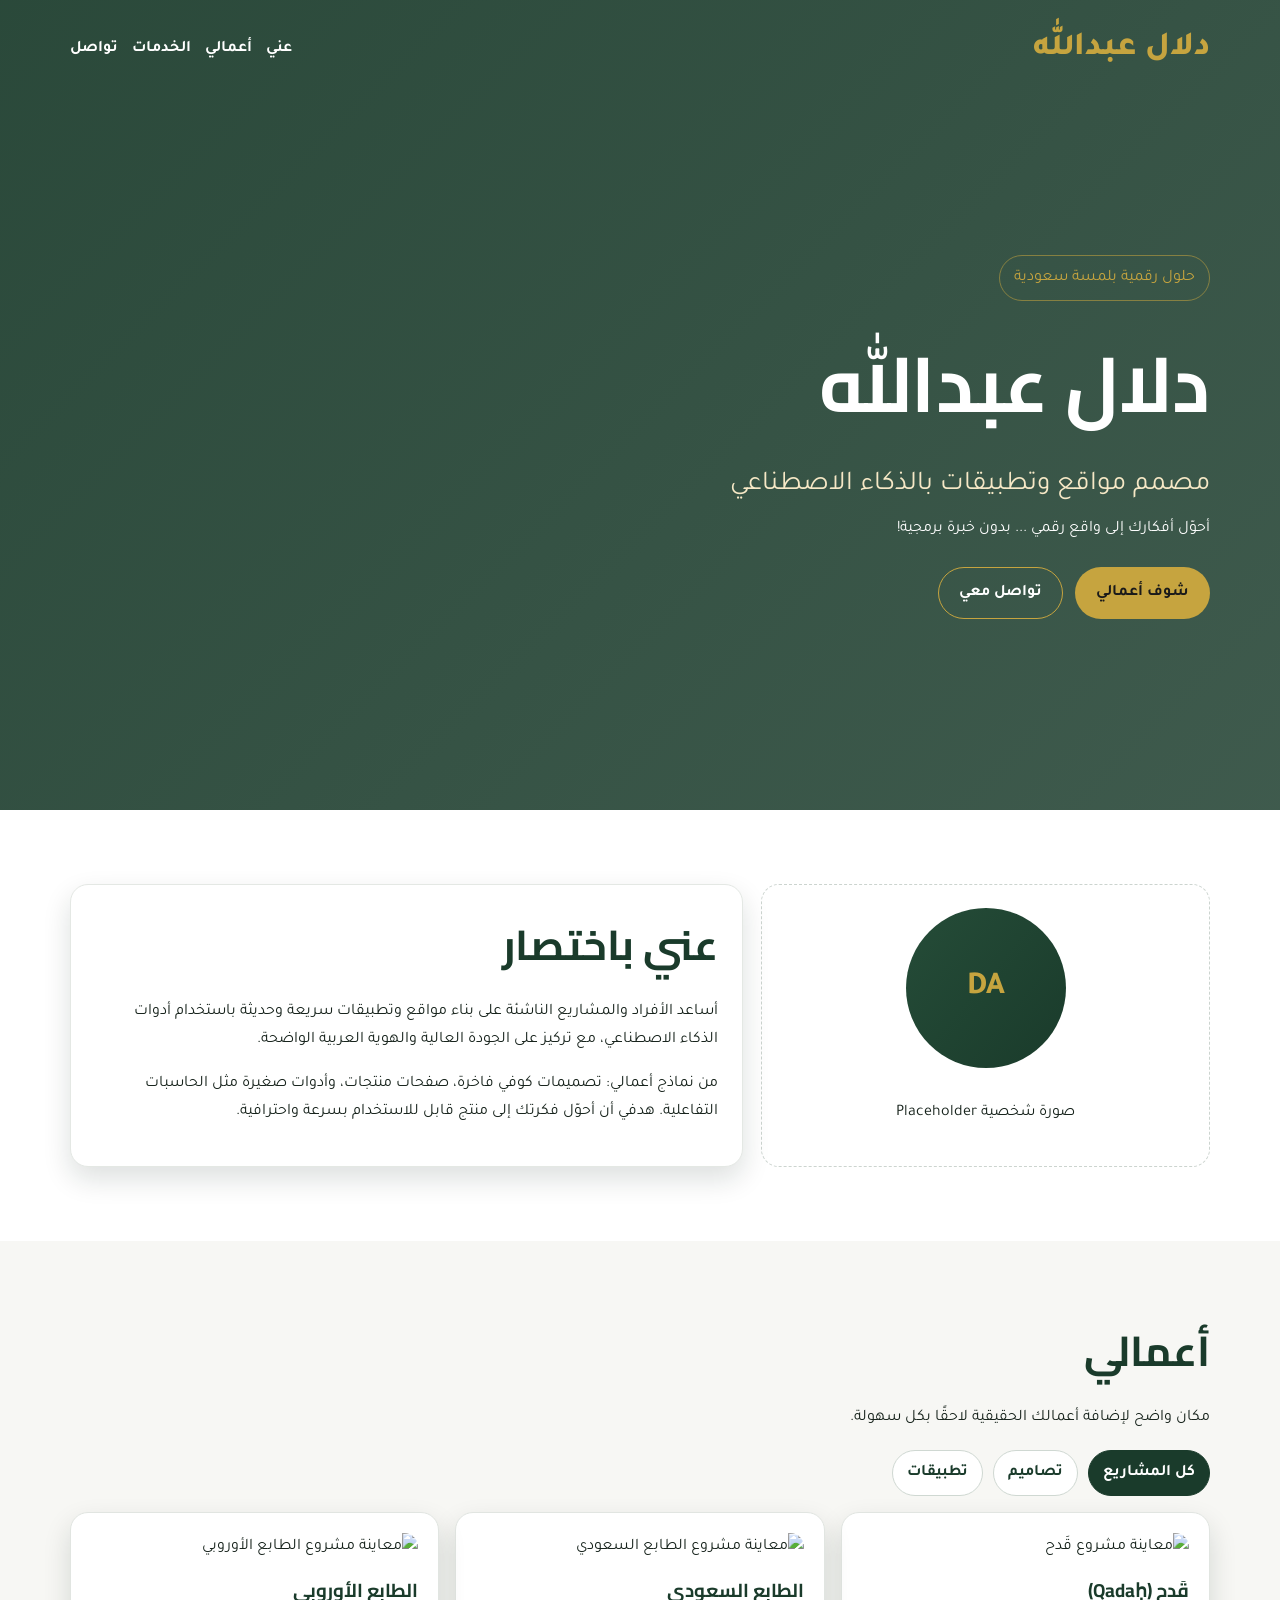
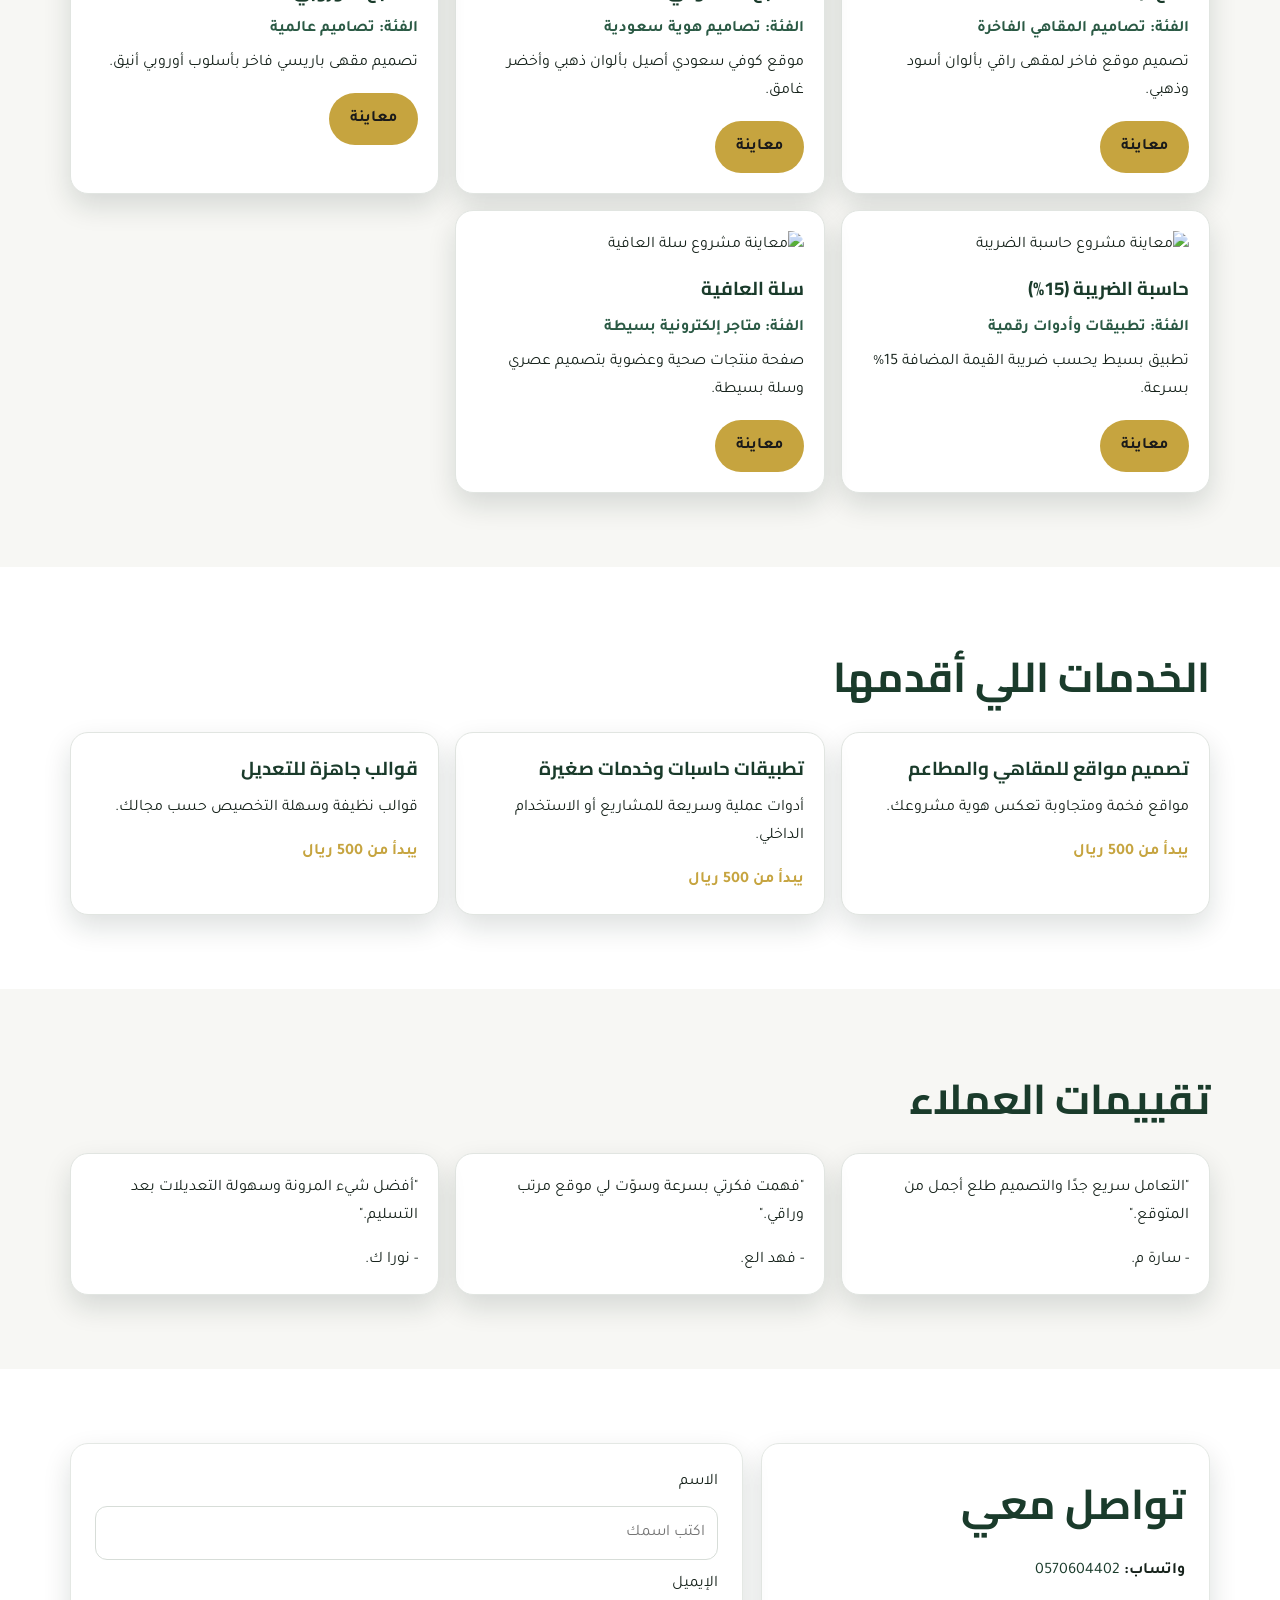
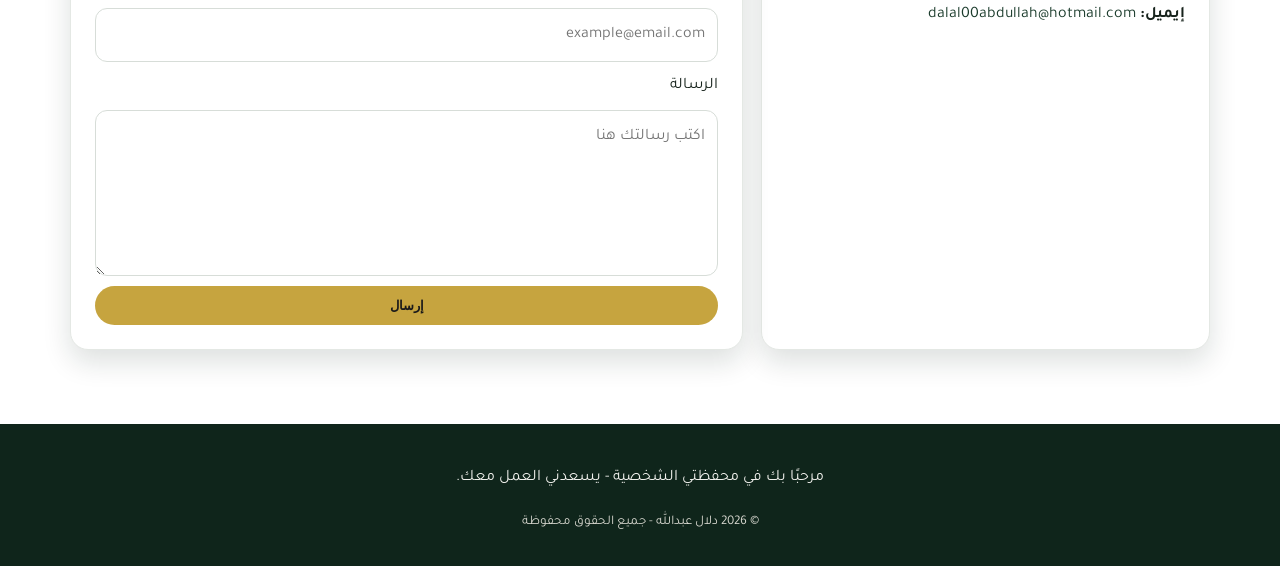
==== websites/dalal-portfolio/index.html @ 5e087707 "Initial portfolio for GitHub Pages Made-with: Cursor" ====
<!doctype html>
<html lang="ar" dir="rtl">
<head>
  <meta charset="UTF-8">
  <meta name="viewport" content="width=device-width, initial-scale=1.0">
  <meta name="description" content="Portfolio دلال عبدالله - مصمم مواقع وتطبيقات بالذكاء الاصطناعي">
  <title>دلال عبدالله | Portfolio</title>
  <link rel="preconnect" href="https://fonts.googleapis.com">
  <link rel="preconnect" href="https://fonts.gstatic.com" crossorigin>
  <link href="https://fonts.googleapis.com/css2?family=Cairo:wght@400;600;700;800&family=Tajawal:wght@400;500;700;800&display=swap" rel="stylesheet">
  <link rel="stylesheet" href="css/style.css">
</head>
<body>
  <header class="hero" id="home">
    <nav class="nav">
      <a href="#home" class="brand">دلال عبدالله</a>
      <div class="nav-links">
        <a href="#about">عني</a>
        <a href="#projects">أعمالي</a>
        <a href="#services">الخدمات</a>
        <a href="#contact">تواصل</a>
      </div>
    </nav>

    <div class="hero-content reveal">
      <p class="tag">حلول رقمية بلمسة سعودية</p>
      <h1>دلال عبدالله</h1>
      <p class="title">مصمم مواقع وتطبيقات بالذكاء الاصطناعي</p>
      <p class="hero-text">أحوّل أفكارك إلى واقع رقمي ... بدون خبرة برمجية!</p>
      <div class="hero-actions">
        <a href="#projects" class="btn btn-primary">شوف أعمالي</a>
        <a href="#contact" class="btn btn-secondary">تواصل معي</a>
      </div>
    </div>
  </header>

  <main>
    <section id="about" class="section reveal">
      <div class="container split">
        <div class="avatar-wrap">
          <div class="avatar">DA</div>
          <p>صورة شخصية Placeholder</p>
        </div>
        <article class="card">
          <h2>عني باختصار</h2>
          <p>
            أساعد الأفراد والمشاريع الناشئة على بناء مواقع وتطبيقات سريعة وحديثة باستخدام أدوات الذكاء الاصطناعي،
            مع تركيز على الجودة العالية والهوية العربية الواضحة.
          </p>
          <p>
            من نماذج أعمالي: تصميمات كوفي فاخرة، صفحات منتجات، وأدوات صغيرة مثل الحاسبات التفاعلية.
            هدفي أن أحوّل فكرتك إلى منتج قابل للاستخدام بسرعة واحترافية.
          </p>
        </article>
      </div>
    </section>

    <section id="projects" class="section section-soft reveal">
      <div class="container">
        <div class="section-head">
          <h2>أعمالي</h2>
          <p>مكان واضح لإضافة أعمالك الحقيقية لاحقًا بكل سهولة.</p>
        </div>

        <div class="project-filters" role="group" aria-label="فلترة المشاريع">
          <button class="filter-btn active" data-filter="all" type="button">كل المشاريع</button>
          <button class="filter-btn" data-filter="design" type="button">تصاميم</button>
          <button class="filter-btn" data-filter="app" type="button">تطبيقات</button>
        </div>

        <div class="projects-grid">
          <article class="project-card" data-category="design">
            <img class="project-thumb-img" src="https://images.unsplash.com/photo-1559925393-8be0ec4767c8?auto=format&fit=crop&w=1200&q=80" alt="معاينة مشروع قَدح">
            <h3>قَدح (Qadaḥ)</h3>
            <p class="project-category">الفئة: تصاميم المقاهي الفاخرة</p>
            <p>تصميم موقع فاخر لمقهى راقي بألوان أسود وذهبي.</p>
            <a href="#" class="btn btn-primary">معاينة</a>
          </article>

          <article class="project-card" data-category="design">
            <img class="project-thumb-img" src="https://images.unsplash.com/photo-1509042239860-f550ce710b93?auto=format&fit=crop&w=1200&q=80" alt="معاينة مشروع الطابع السعودي">
            <h3>الطابع السعودي</h3>
            <p class="project-category">الفئة: تصاميم هوية سعودية</p>
            <p>موقع كوفي سعودي أصيل بألوان ذهبي وأخضر غامق.</p>
            <a href="#" class="btn btn-primary">معاينة</a>
          </article>

          <article class="project-card" data-category="design">
            <img class="project-thumb-img" src="https://images.unsplash.com/photo-1445116572660-236099ec97a0?auto=format&fit=crop&w=1200&q=80" alt="معاينة مشروع الطابع الأوروبي">
            <h3>الطابع الأوروبي</h3>
            <p class="project-category">الفئة: تصاميم عالمية</p>
            <p>تصميم مقهى باريسي فاخر بأسلوب أوروبي أنيق.</p>
            <a href="#" class="btn btn-primary">معاينة</a>
          </article>

          <article class="project-card" data-category="app">
            <img class="project-thumb-img" src="https://images.unsplash.com/photo-1460925895917-afdab827c52f?auto=format&fit=crop&w=1200&q=80" alt="معاينة مشروع حاسبة الضريبة">
            <h3>حاسبة الضريبة (15%)</h3>
            <p class="project-category">الفئة: تطبيقات وأدوات رقمية</p>
            <p>تطبيق بسيط يحسب ضريبة القيمة المضافة 15% بسرعة.</p>
            <a href="../vat-calculator-sa/index.html" class="btn btn-primary">معاينة</a>
          </article>

          <article class="project-card" data-category="app">
            <img class="project-thumb-img" src="https://images.unsplash.com/photo-1542838132-92c53300491e?auto=format&fit=crop&w=1200&q=80" alt="معاينة مشروع سلة العافية">
            <h3>سلة العافية</h3>
            <p class="project-category">الفئة: متاجر إلكترونية بسيطة</p>
            <p>صفحة منتجات صحية وعضوية بتصميم عصري وسلة بسيطة.</p>
            <a href="#" class="btn btn-primary">معاينة</a>
          </article>
        </div>
      </div>
    </section>

    <section id="services" class="section reveal">
      <div class="container">
        <div class="section-head">
          <h2>الخدمات اللي أقدمها</h2>
        </div>
        <div class="services-grid">
          <article class="service-card">
            <h3>تصميم مواقع للمقاهي والمطاعم</h3>
            <p>مواقع فخمة ومتجاوبة تعكس هوية مشروعك.</p>
            <strong>يبدأ من 500 ريال</strong>
          </article>
          <article class="service-card">
            <h3>تطبيقات حاسبات وخدمات صغيرة</h3>
            <p>أدوات عملية وسريعة للمشاريع أو الاستخدام الداخلي.</p>
            <strong>يبدأ من 500 ريال</strong>
          </article>
          <article class="service-card">
            <h3>قوالب جاهزة للتعديل</h3>
            <p>قوالب نظيفة وسهلة التخصيص حسب مجالك.</p>
            <strong>يبدأ من 500 ريال</strong>
          </article>
        </div>
      </div>
    </section>

    <section id="reviews" class="section section-soft reveal">
      <div class="container">
        <div class="section-head">
          <h2>تقييمات العملاء</h2>
        </div>
        <div class="reviews-grid">
          <article class="review-card">
            <p>"التعامل سريع جدًا والتصميم طلع أجمل من المتوقع."</p>
            <span>- سارة م.</span>
          </article>
          <article class="review-card">
            <p>"فهمت فكرتي بسرعة وسوّت لي موقع مرتب وراقي."</p>
            <span>- فهد الع.</span>
          </article>
          <article class="review-card">
            <p>"أفضل شيء المرونة وسهولة التعديلات بعد التسليم."</p>
            <span>- نورا ك.</span>
          </article>
        </div>
      </div>
    </section>

    <section id="contact" class="section reveal">
      <div class="container split">
        <article class="card contact-info">
          <h2>تواصل معي</h2>
          <p><strong>واتساب:</strong> <a href="https://wa.me/966570604402" target="_blank" rel="noopener noreferrer">0570604402</a></p>
          <p><strong>إيميل:</strong> <a href="mailto:dalal00abdullah@hotmail.com">dalal00abdullah@hotmail.com</a></p>
        </article>

        <form class="card contact-form">
          <label for="name">الاسم</label>
          <input id="name" name="name" type="text" placeholder="اكتب اسمك">

          <label for="email">الإيميل</label>
          <input id="email" name="email" type="email" placeholder="example@email.com">

          <label for="message">الرسالة</label>
          <textarea id="message" name="message" rows="5" placeholder="اكتب رسالتك هنا"></textarea>

          <button type="submit" class="btn btn-primary">إرسال</button>
        </form>
      </div>
    </section>
  </main>

  <footer class="footer">
    <p>مرحبًا بك في محفظتي الشخصية - يسعدني العمل معك.</p>
    <small>© 2026 دلال عبدالله - جميع الحقوق محفوظة</small>
  </footer>

  <script src="js/script.js"></script>
</body>
</html>
---- websites/dalal-portfolio/css/style.css ----
:root {
  --gold-sand: #C6A43F;
  --deep-green: #1A3B2B;
  --white: #FFFFFF;
  --soft-bg: #f7f7f4;
  --text: #17231c;
  --shadow: 0 12px 28px rgba(15, 35, 26, 0.14);
  --radius: 18px;
}

*,
*::before,
*::after {
  box-sizing: border-box;
}

html {
  scroll-behavior: smooth;
}

body {
  margin: 0;
  font-family: "Tajawal", "Cairo", sans-serif;
  color: var(--text);
  background: var(--white);
  line-height: 1.75;
}

a {
  color: inherit;
  text-decoration: none;
}

.container {
  width: min(1140px, 92%);
  margin-inline: auto;
}

.hero {
  min-height: 90vh;
  background:
    linear-gradient(135deg, rgba(26, 59, 43, 0.93), rgba(26, 59, 43, 0.84)),
    url("https://images.unsplash.com/photo-1497215728101-856f4ea42174?auto=format&fit=crop&w=1800&q=80") center/cover no-repeat;
  color: var(--white);
  display: flex;
  flex-direction: column;
}

.nav {
  width: min(1140px, 92%);
  margin: 20px auto 0;
  display: flex;
  justify-content: space-between;
  align-items: center;
  gap: 14px;
  flex-wrap: wrap;
}

.brand {
  font-size: clamp(1.5rem, 3vw, 2.1rem);
  font-weight: 800;
  color: var(--gold-sand);
}

.nav-links {
  display: flex;
  gap: 14px;
  flex-wrap: wrap;
}

.nav-links a {
  font-weight: 700;
}

.hero-content {
  width: min(1140px, 92%);
  margin: auto;
  padding: 20px 0 50px;
}

.tag {
  display: inline-block;
  border: 1px solid rgba(198, 164, 63, 0.55);
  color: var(--gold-sand);
  padding: 8px 14px;
  border-radius: 999px;
  margin-bottom: 16px;
}

h1,
h2,
h3 {
  font-family: "Cairo", sans-serif;
  margin: 0;
}

h1 {
  font-size: clamp(2.5rem, 8vw, 4.8rem);
}

h2 {
  color: var(--deep-green);
  font-size: clamp(1.7rem, 4vw, 2.6rem);
  margin-bottom: 14px;
}

.title {
  font-size: clamp(1.15rem, 3vw, 1.7rem);
  color: #f6e8c6;
  margin: 10px 0 6px;
}

.hero-text {
  margin: 0 0 24px;
}

.hero-actions {
  display: flex;
  gap: 12px;
  flex-wrap: wrap;
}

.btn {
  display: inline-block;
  border-radius: 999px;
  padding: 11px 20px;
  font-weight: 700;
  border: 1px solid transparent;
  transition: transform 0.2s ease, filter 0.2s ease, background-color 0.2s ease;
}

.btn:hover {
  transform: translateY(-2px);
  filter: brightness(1.04);
}

.btn-primary {
  background: var(--gold-sand);
  color: #1a1a1a;
}

.btn-secondary {
  border-color: var(--gold-sand);
  color: var(--white);
}

.section {
  padding: 74px 0;
}

.section-soft {
  background: var(--soft-bg);
}

.split {
  display: grid;
  grid-template-columns: 0.8fr 1.2fr;
  gap: 18px;
  align-items: stretch;
}

.card {
  background: var(--white);
  border: 1px solid #e4e8e4;
  border-radius: var(--radius);
  padding: 24px;
  box-shadow: var(--shadow);
}

.avatar-wrap {
  background: var(--white);
  border: 1px dashed #ccd4cf;
  border-radius: var(--radius);
  display: grid;
  place-items: center;
  text-align: center;
  padding: 20px;
}

.avatar {
  width: 160px;
  height: 160px;
  border-radius: 50%;
  display: grid;
  place-items: center;
  background: linear-gradient(130deg, #254c38, #1a3b2b);
  color: var(--gold-sand);
  font-size: 2rem;
  font-weight: 800;
  margin-bottom: 10px;
}

.section-head {
  margin-bottom: 18px;
}

.projects-grid,
.services-grid,
.reviews-grid {
  display: grid;
  grid-template-columns: repeat(3, minmax(0, 1fr));
  gap: 16px;
}

.project-filters {
  display: flex;
  flex-wrap: wrap;
  gap: 10px;
  margin-bottom: 16px;
}

.filter-btn {
  border: 1px solid #cfd8d2;
  background: var(--white);
  color: var(--deep-green);
  border-radius: 999px;
  padding: 8px 14px;
  font: inherit;
  font-weight: 700;
  cursor: pointer;
}

.filter-btn.active {
  background: var(--deep-green);
  color: var(--white);
  border-color: var(--deep-green);
}

.project-card,
.service-card,
.review-card {
  background: var(--white);
  border: 1px solid #e1e5e1;
  border-radius: var(--radius);
  padding: 20px;
  box-shadow: var(--shadow);
}

.project-thumb {
  width: 100%;
  min-height: 130px;
  border-radius: 14px;
  display: grid;
  place-items: center;
  font-size: 2.1rem;
  background: linear-gradient(140deg, rgba(26, 59, 43, 0.13), rgba(198, 164, 63, 0.24));
  margin-bottom: 14px;
}

.project-thumb-img {
  width: 100%;
  height: 180px;
  object-fit: cover;
  border-radius: 14px;
  margin-bottom: 14px;
}

.project-category {
  margin-bottom: 6px;
  font-weight: 700;
  color: #2b5a45;
}

.project-card h3,
.service-card h3 {
  margin-bottom: 8px;
  color: var(--deep-green);
}

.project-card p,
.service-card p,
.review-card p {
  margin-top: 0;
}

.service-card strong {
  color: var(--gold-sand);
}

.contact-info a {
  color: var(--deep-green);
}

.contact-form {
  display: grid;
  gap: 10px;
}

.contact-form input,
.contact-form textarea {
  width: 100%;
  border: 1px solid #d7ddd8;
  border-radius: 12px;
  padding: 12px;
  font: inherit;
}

.footer {
  text-align: center;
  padding: 24px 12px 30px;
  background: #0f251b;
  color: #f1f1ed;
}

.footer small {
  color: #d7d7cf;
}

.reveal {
  opacity: 0;
  transform: translateY(18px);
  transition: opacity 0.7s ease, transform 0.7s ease;
}

.reveal.visible {
  opacity: 1;
  transform: translateY(0);
}

@media (max-width: 960px) {
  .split,
  .projects-grid,
  .services-grid,
  .reviews-grid {
    grid-template-columns: 1fr 1fr;
  }
}

@media (max-width: 680px) {
  .split,
  .projects-grid,
  .services-grid,
  .reviews-grid {
    grid-template-columns: 1fr;
  }

  .section {
    padding: 60px 0;
  }
}
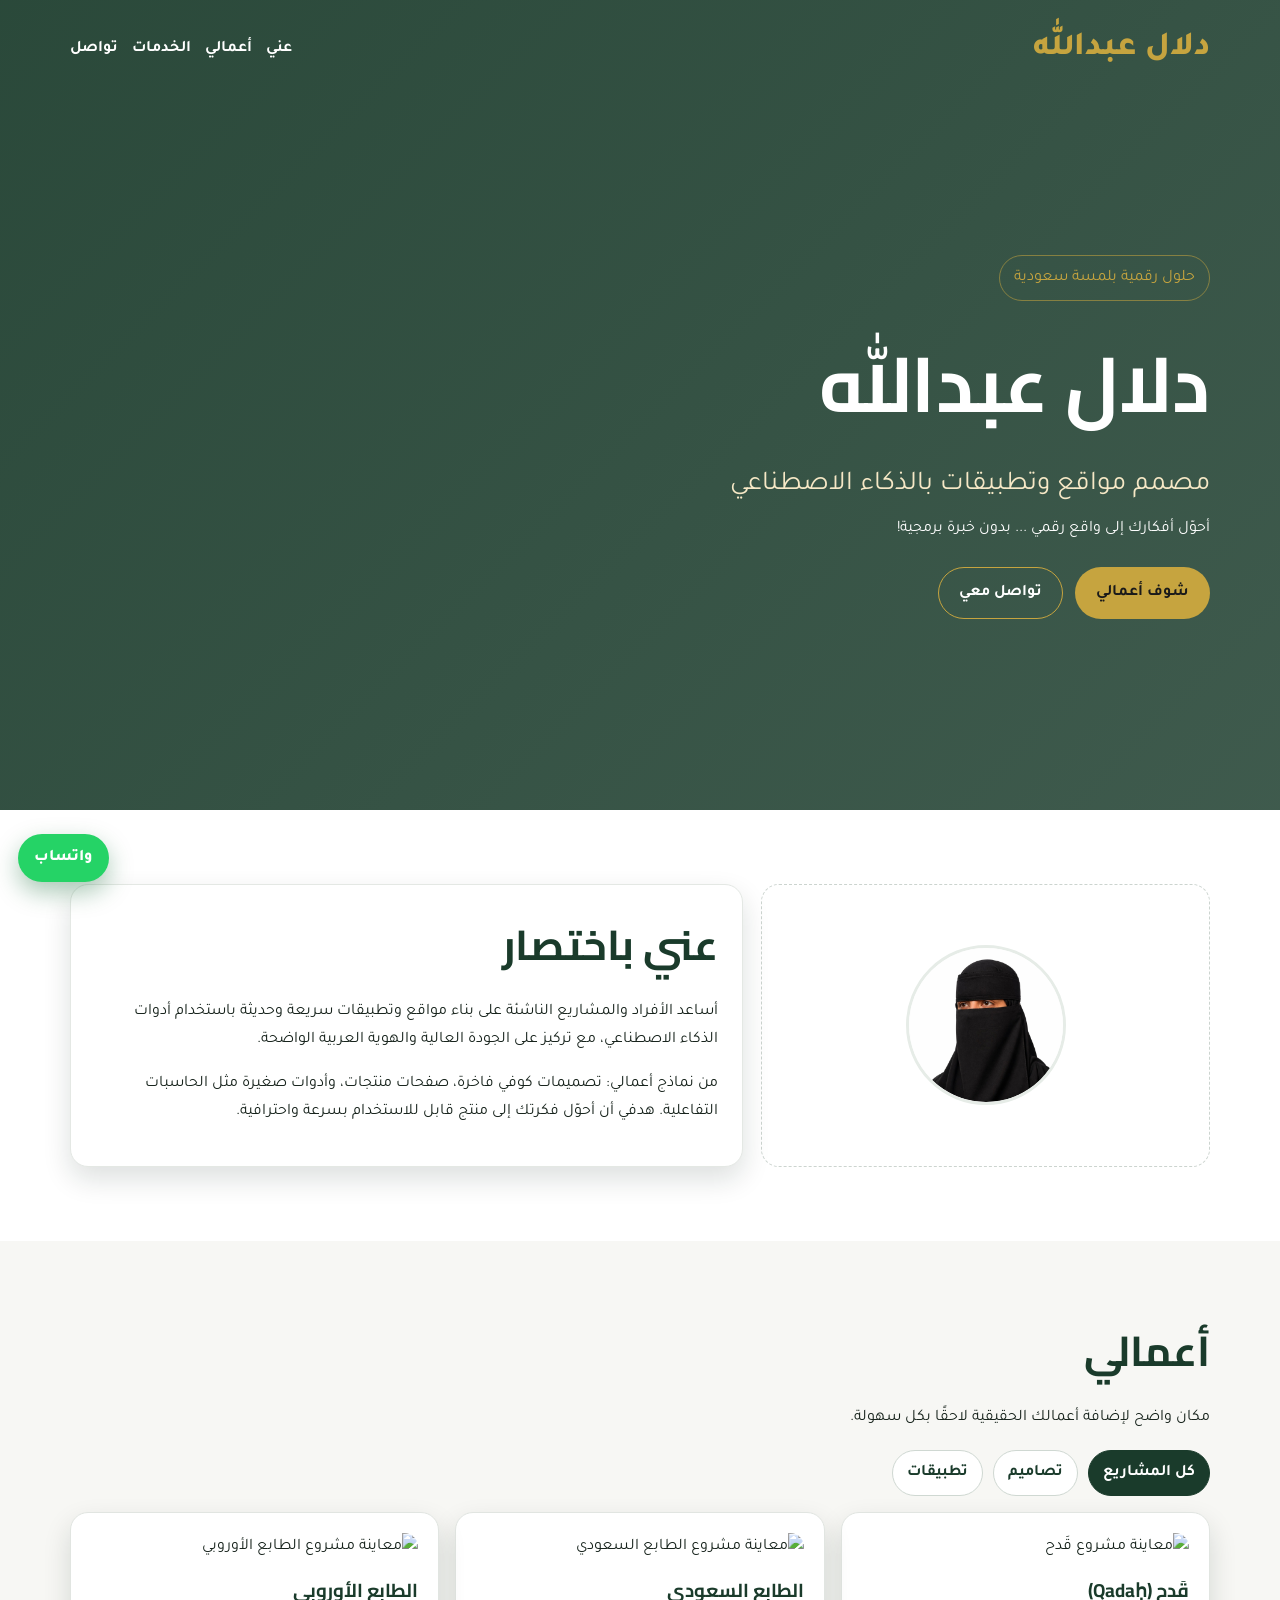
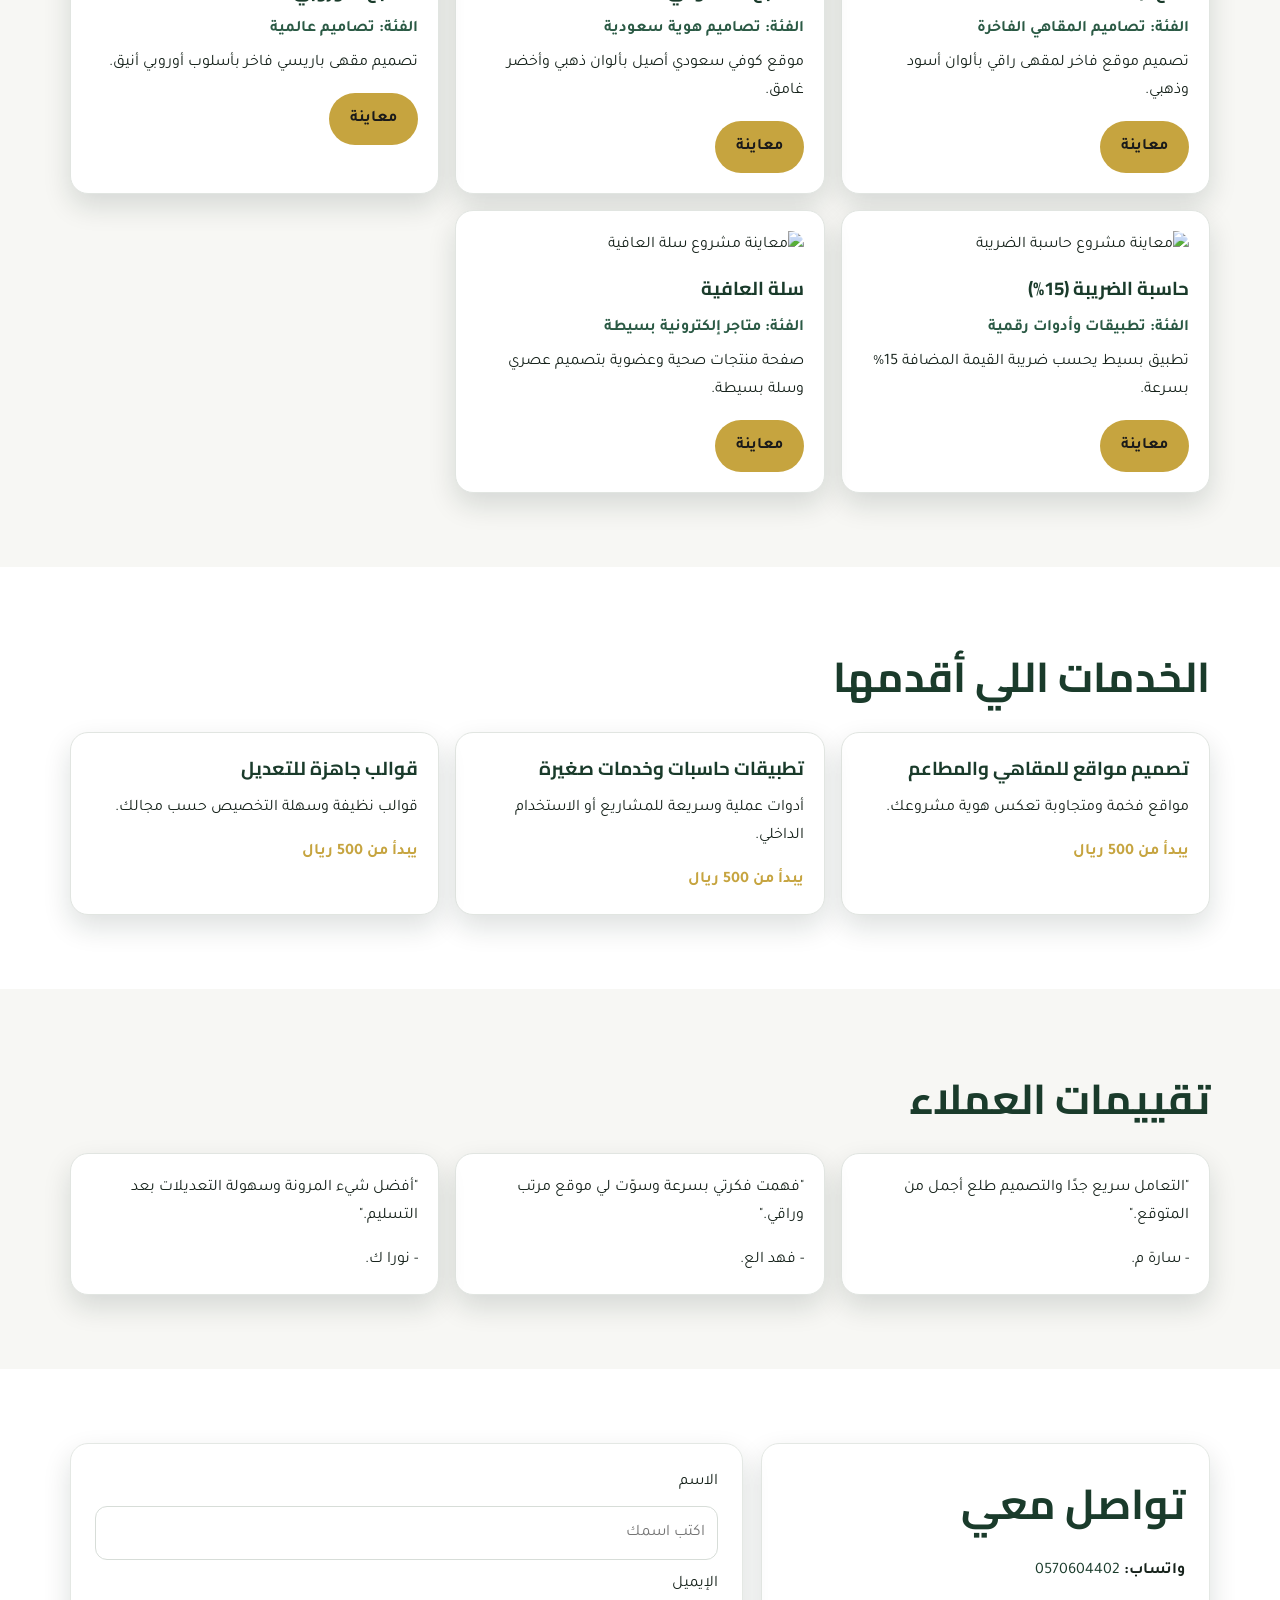
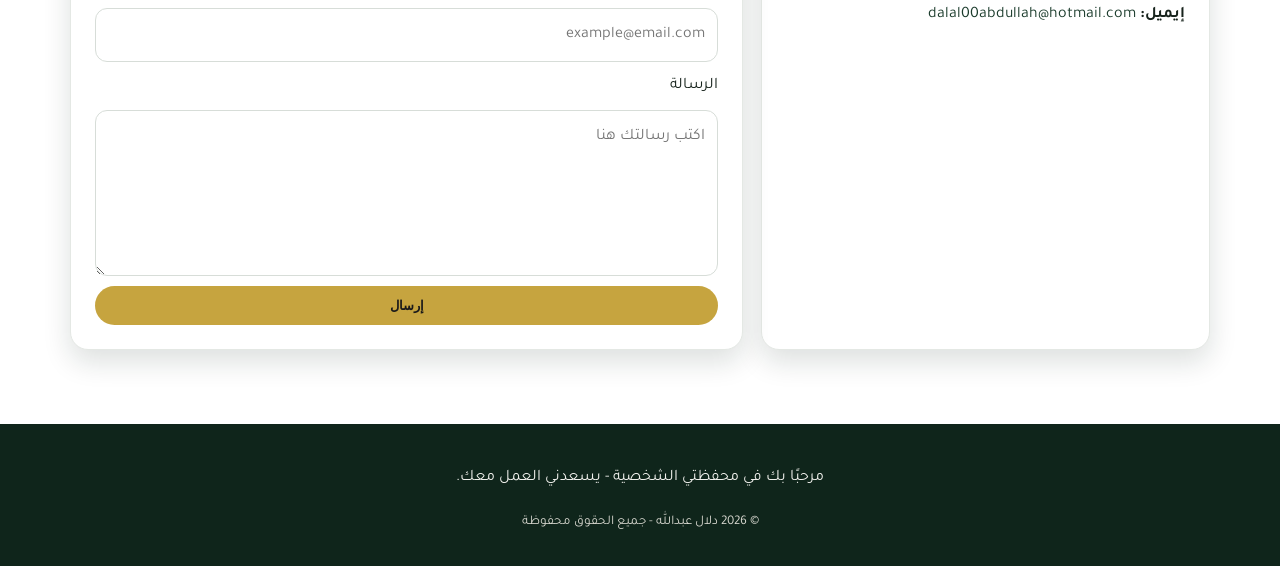
==== commit 00411409: "Update portfolio avatar and improve contact/SEO behavior. Replace placeholder avatar with real profi" ====
--- a/websites/dalal-portfolio/index.html
+++ b/websites/dalal-portfolio/index.html
@@ -3,7 +3,20 @@
 <head>
   <meta charset="UTF-8">
   <meta name="viewport" content="width=device-width, initial-scale=1.0">
-  <meta name="description" content="Portfolio دلال عبدالله - مصمم مواقع وتطبيقات بالذكاء الاصطناعي">
+  <meta name="description" content="دلال عبدالله - مصممة مواقع وتطبيقات بالذكاء الاصطناعي. تصميم مواقع احترافية للمقاهي والمشاريع الناشئة مع تنفيذ سريع وهوية عربية واضحة.">
+  <meta name="keywords" content="دلال عبدالله, تصميم مواقع, تطوير مواقع, portfolio, ذكاء اصطناعي, مواقع مقاهي, تصميم واجهات">
+  <meta name="author" content="دلال عبدالله">
+  <meta name="robots" content="index, follow">
+  <link rel="canonical" href="https://dalal-tech.github.io/my-portfolio/">
+  <meta property="og:type" content="website">
+  <meta property="og:title" content="دلال عبدالله | Portfolio">
+  <meta property="og:description" content="مصممة مواقع وتطبيقات بالذكاء الاصطناعي. حلول رقمية سريعة للمشاريع الناشئة والمقاهي.">
+  <meta property="og:url" content="https://dalal-tech.github.io/my-portfolio/">
+  <meta property="og:image" content="https://images.unsplash.com/photo-1497215728101-856f4ea42174?auto=format&fit=crop&w=1800&q=80">
+  <meta name="twitter:card" content="summary_large_image">
+  <meta name="twitter:title" content="دلال عبدالله | Portfolio">
+  <meta name="twitter:description" content="تصميم مواقع وتطبيقات بالذكاء الاصطناعي بهوية عربية واضحة.">
+  <meta name="twitter:image" content="https://images.unsplash.com/photo-1497215728101-856f4ea42174?auto=format&fit=crop&w=1800&q=80">
   <title>دلال عبدالله | Portfolio</title>
   <link rel="preconnect" href="https://fonts.googleapis.com">
   <link rel="preconnect" href="https://fonts.gstatic.com" crossorigin>
@@ -38,8 +51,7 @@
     <section id="about" class="section reveal">
       <div class="container split">
         <div class="avatar-wrap">
-          <div class="avatar">DA</div>
-          <p>صورة شخصية Placeholder</p>
+          <img class="avatar-img" src="images/profile.png" alt="صورة دلال عبدالله">
         </div>
         <article class="card">
           <h2>عني باختصار</h2>
@@ -188,6 +200,23 @@
     <small>© 2026 دلال عبدالله - جميع الحقوق محفوظة</small>
   </footer>
 
+  <a class="whatsapp-float" href="https://wa.me/966570604402" target="_blank" rel="noopener noreferrer" aria-label="تواصل واتساب">
+    واتساب
+  </a>
+
+  <script type="application/ld+json">
+  {
+    "@context": "https://schema.org",
+    "@type": "Person",
+    "name": "دلال عبدالله",
+    "url": "https://dalal-tech.github.io/my-portfolio/",
+    "jobTitle": "مصممة مواقع وتطبيقات بالذكاء الاصطناعي",
+    "sameAs": [
+      "https://wa.me/966570604402"
+    ]
+  }
+  </script>
+
   <script src="js/script.js"></script>
 </body>
 </html>
--- a/websites/dalal-portfolio/css/style.css
+++ b/websites/dalal-portfolio/css/style.css
@@ -177,10 +177,14 @@
   padding: 20px;
 }
 
-.avatar {
+.avatar,
+.avatar-img {
   width: 160px;
   height: 160px;
   border-radius: 50%;
+}
+
+.avatar {
   display: grid;
   place-items: center;
   background: linear-gradient(130deg, #254c38, #1a3b2b);
@@ -188,6 +192,12 @@
   font-size: 2rem;
   font-weight: 800;
   margin-bottom: 10px;
+}
+
+.avatar-img {
+  object-fit: cover;
+  object-position: center top;
+  border: 3px solid #e6ece7;
 }
 
 .section-head {
@@ -306,6 +316,24 @@
   color: #d7d7cf;
 }
 
+.whatsapp-float {
+  position: fixed;
+  left: 18px;
+  bottom: 18px;
+  z-index: 999;
+  background: #25d366;
+  color: #fff;
+  border-radius: 999px;
+  padding: 10px 16px;
+  font-weight: 800;
+  box-shadow: 0 10px 24px rgba(9, 96, 43, 0.35);
+}
+
+.whatsapp-float:hover {
+  filter: brightness(1.05);
+  transform: translateY(-2px);
+}
+
 .reveal {
   opacity: 0;
   transform: translateY(18px);
